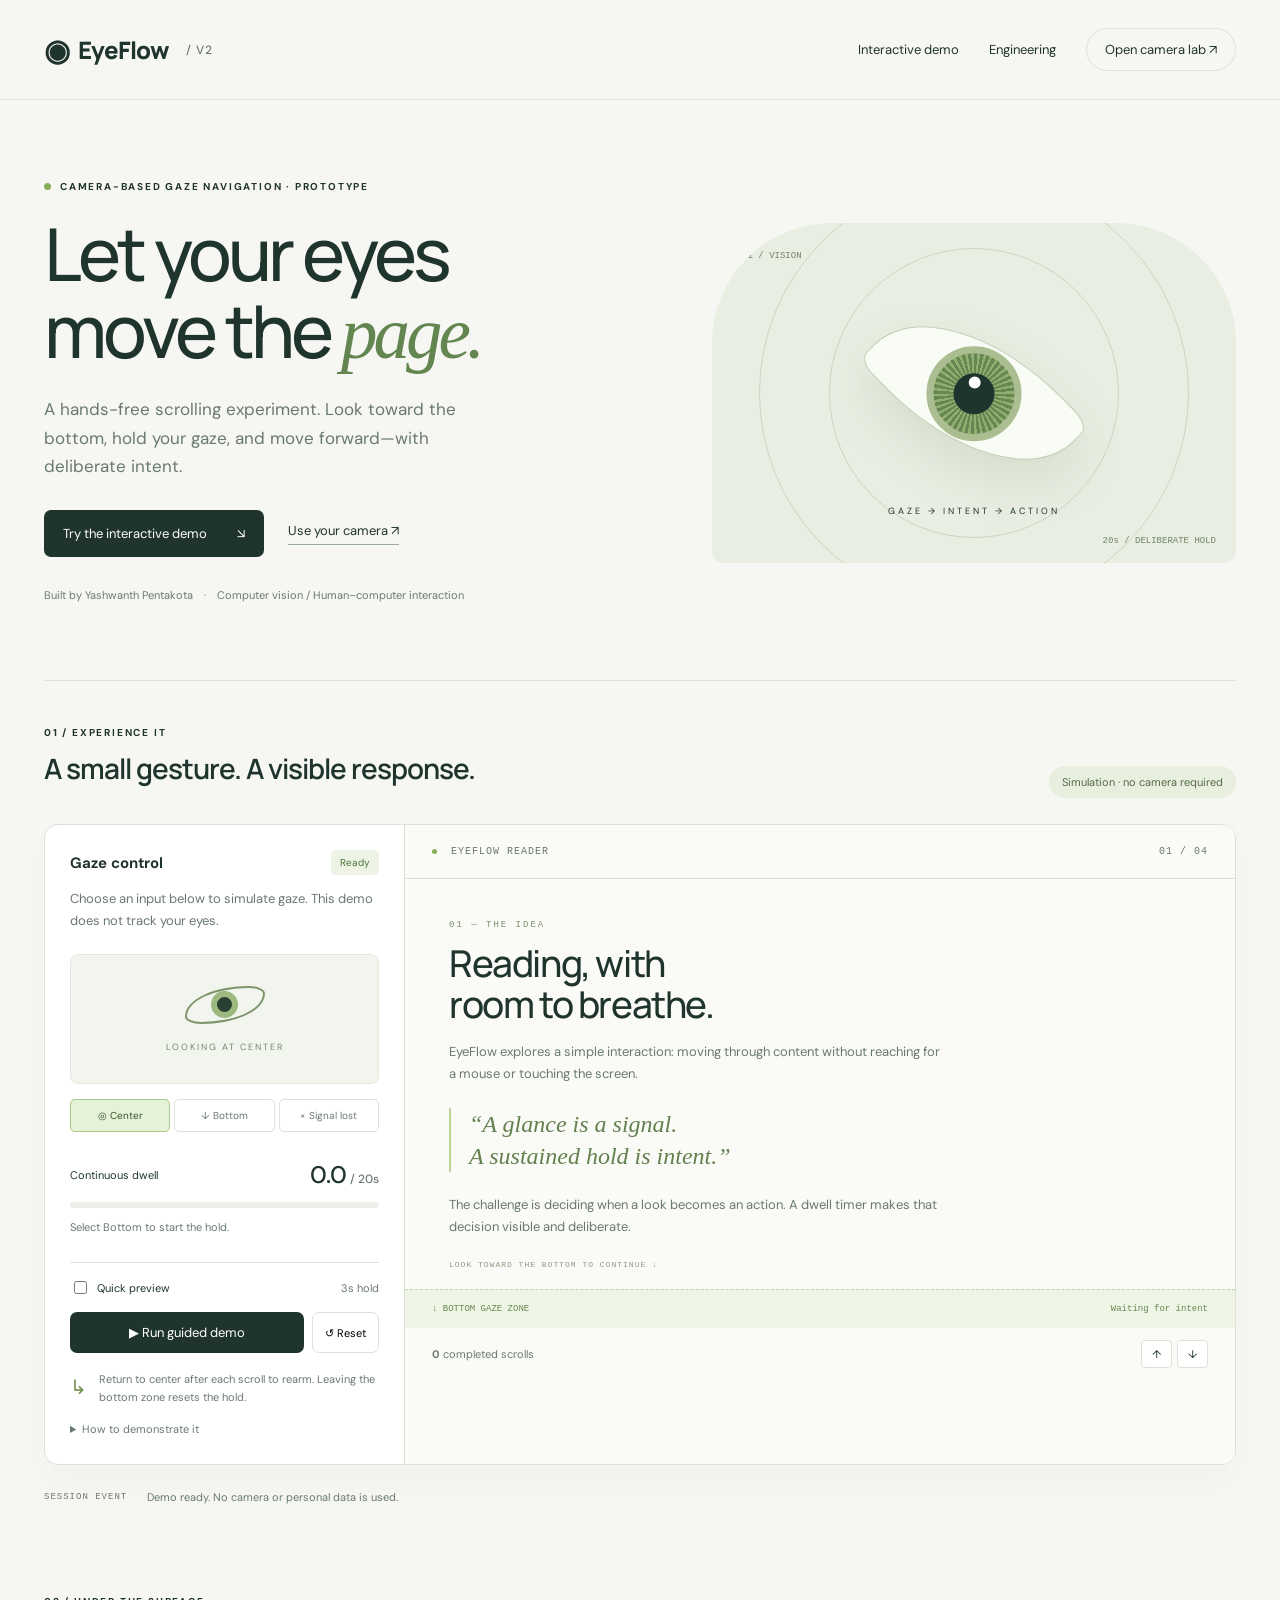
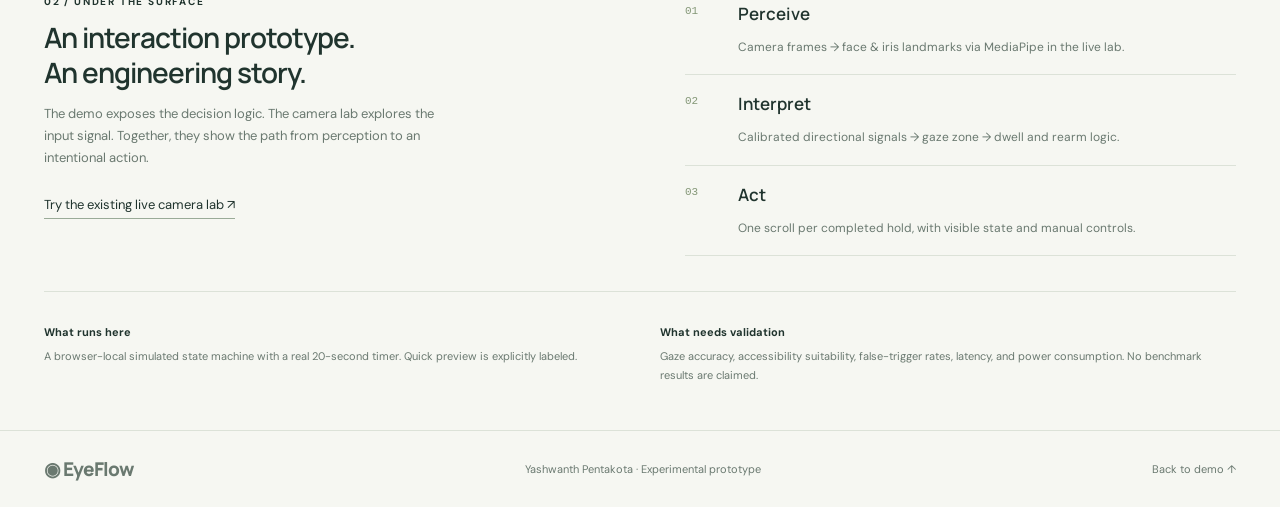
==== index.html @ 9e3b0ed4 "Add files via upload" ====
<!doctype html><html lang="en"><head><meta charset="utf-8"><meta name="viewport" content="width=device-width,initial-scale=1"><title>EyeFlow — Look. Hold. Scroll.</title><meta name="description" content="Yashwanth Pentakota's interactive gaze navigation prototype. Explore a simulated 20-second dwell and the live camera lab."><link rel="stylesheet" href="demo.css"></head><body><header><a class="brand" href="./"><span class="logo">◉</span> EyeFlow<span class="version">/ V2</span></a><nav><a href="#workspace">Interactive demo</a><a href="#engineering">Engineering</a><a class="navbutton" href="live.html">Open camera lab ↗</a></nav></header><main><section class="hero"><div><p class="eyebrow"><i></i> CAMERA-BASED GAZE NAVIGATION · PROTOTYPE</p><h1>Let your eyes<br>move the <em>page.</em></h1><p class="intro">A hands-free scrolling experiment. Look toward the bottom, hold your gaze, and move forward—with deliberate intent.</p><div class="actions"><a class="primary" href="#workspace">Try the interactive demo <span>↘</span></a><a class="textbutton" href="live.html">Use your camera ↗</a></div><p class="credit">Built by Yashwanth Pentakota <span>·</span> Computer vision / Human–computer interaction</p></div><div class="heroArt" aria-hidden="true"><div class="orbit o1"></div><div class="orbit o2"></div><div class="eye"><div class="iris"><div class="pupil"></div></div></div><div class="artlabel">GAZE → INTENT → ACTION</div><span class="corner c1">01 / VISION</span><span class="corner c2">20s / DELIBERATE HOLD</span></div></section><section id="workspace" class="workspace"><div class="sectionhead"><div><p class="eyebrow">01 / EXPERIENCE IT</p><h2>A small gesture. A visible response.</h2></div><span class="tag">Simulation · no camera required</span></div><div class="lab"><aside class="control"><div class="row"><h3>Gaze control</h3><span class="status" id="state">Ready</span></div><p class="muted">Choose an input below to simulate gaze. This demo does not track your eyes.</p><div class="eyepreview"><div class="miniEye"><div id="demoIris"></div></div><span id="zoneLabel">LOOKING AT CENTER</span></div><div class="segmented"><button id="center" aria-pressed="true">◎ Center</button><button id="bottom" aria-pressed="false">↓ Bottom</button><button id="lost" aria-pressed="false">× Signal lost</button></div><div class="timerhead"><span>Continuous dwell</span><strong><span id="seconds">0.0</span><small> / <span id="duration">20</span>s</small></strong></div><div class="rail"><div id="bar"></div></div><p id="feedback" class="feedback" aria-live="polite">Select Bottom to start the hold.</p><label class="speed"><input id="fast" type="checkbox"> Quick preview <span>3s hold</span></label><div class="buttons"><button id="tour" class="primary">▶ Run guided demo</button><button id="reset">↺ Reset</button></div><div class="rule"><span>↳</span><p>Return to center after each scroll to rearm. Leaving the bottom zone resets the hold.</p></div><details><summary>How to demonstrate it</summary><p>Use the guided demo for a full cycle. Then select Bottom and interrupt with Center or Signal lost to show accidental-scroll prevention. The default is 20 seconds; quick preview uses 3 seconds.</p></details></aside><div class="reader"><div class="readerbar"><span><i></i> EYEFLOW READER</span><span id="page">01 / 04</span></div><div id="viewport" tabindex="0" aria-label="Demo reading area"><article><p class="chapter">01 — THE IDEA</p><h3>Reading, with<br>room to breathe.</h3><p>EyeFlow explores a simple interaction: moving through content without reaching for a mouse or touching the screen.</p><div class="quote">“A glance is a signal.<br>A sustained hold is intent.”</div><p>The challenge is deciding when a look becomes an action. A dwell timer makes that decision visible and deliberate.</p><span class="articlefoot">LOOK TOWARD THE BOTTOM TO CONTINUE ↓</span></article><article><p class="chapter">02 — THE INTERACTION</p><h3>Look. Hold.<br>Move forward.</h3><p>In this demonstration, the bottom gaze zone starts a continuous 20-second timer. Leaving that zone clears the timer. Reaching the threshold scrolls to the next section.</p><div class="quote">One completed hold.<br>One scroll action.</div><p>After a scroll, the system waits for center input before another hold can begin.</p></article><article><p class="chapter">03 — THE CAMERA LAB</p><h3>From simulation<br>to a live signal.</h3><p>The existing camera lab uses MediaPipe face and iris landmarks, three-position calibration, and directional gaze estimates to navigate a sample video feed.</p><div class="quote">Calibrate to your eyes.<br>Keep your head steady.</div><p>Live tracking depends on lighting, positioning, and calibration. Open the camera lab to try it separately.</p><a href="live.html" class="textbutton">Explore live camera tracking ↗</a></article><article><p class="chapter">04 — THE NEXT QUESTION</p><h3>Measure the<br>tradeoffs.</h3><p>A long dwell favors deliberate interaction but slows navigation. A short dwell is faster but may trigger unwanted scrolling.</p><div class="quote">Usability needs evidence.<br>Not a bigger claim.</div><p>Next validation targets: false triggers, successful actions, calibration repeatability, and comfort across different devices and lighting.</p></article></div><div class="bottomzone"><span>↓ BOTTOM GAZE ZONE</span><span id="zoneState">Waiting for intent</span></div><div class="readerfooter"><span><b id="scrolls">0</b> completed scrolls</span><div><button id="prev" aria-label="Previous section">↑</button><button id="next" aria-label="Next section">↓</button></div></div></div></div><div class="eventline"><span>SESSION EVENT</span><p id="event" aria-live="polite">Demo ready. No camera or personal data is used.</p></div></section><section id="engineering" class="engineering"><div><p class="eyebrow">02 / UNDER THE SURFACE</p><h2>An interaction prototype.<br>An engineering story.</h2><p class="muted">The demo exposes the decision logic. The camera lab explores the input signal. Together, they show the path from perception to an intentional action.</p><a class="textbutton" href="live.html">Try the existing live camera lab ↗</a></div><div class="pipeline"><div><span>01</span><h3>Perceive</h3><p>Camera frames → face & iris landmarks via MediaPipe in the live lab.</p></div><div><span>02</span><h3>Interpret</h3><p>Calibrated directional signals → gaze zone → dwell and rearm logic.</p></div><div><span>03</span><h3>Act</h3><p>One scroll per completed hold, with visible state and manual controls.</p></div></div></section><section class="notes"><p><b>What runs here</b> A browser-local simulated state machine with a real 20-second timer. Quick preview is explicitly labeled.</p><p><b>What needs validation</b> Gaze accuracy, accessibility suitability, false-trigger rates, latency, and power consumption. No benchmark results are claimed.</p></section></main><footer><a class="brand" href="./">◉ EyeFlow</a><span>Yashwanth Pentakota · Experimental prototype</span><a href="#workspace">Back to demo ↑</a></footer><script type="module" src="demo.js"></script></body></html>
---- demo.css ----
@import url('https://fonts.googleapis.com/css2?family=DM+Sans:wght@400;500;600;700&family=Manrope:wght@400;500;600;700;800&display=swap');
:root{--bg:#f6f7f2;--ink:#20342e;--muted:#6a7970;--accent:#c9ef8a;--border:#dce2d8}*{box-sizing:border-box}html{scroll-behavior:smooth;scroll-padding-top:25px}body{margin:0;background:var(--bg);color:var(--ink);font:15px 'DM Sans',sans-serif}a{color:inherit;text-decoration:none}button,input{font:inherit}button,a,input,summary{touch-action:manipulation}button{cursor:pointer}button:focus-visible,a:focus-visible,input:focus-visible,summary:focus-visible{outline:3px solid #619041;outline-offset:4px}header,main,footer{max-width:1280px;margin:auto}header{display:flex;justify-content:space-between;align-items:center;padding:28px 44px;border-bottom:1px solid var(--border)}.brand{display:flex;gap:9px;align-items:center;font:800 24px Manrope,sans-serif;letter-spacing:-1px}.logo{font-size:30px}.version{font:500 12px 'DM Sans';color:var(--muted);letter-spacing:1px;margin-left:8px}nav{display:flex;align-items:center;gap:30px;font-size:13px}.navbutton{border:1px solid var(--border);border-radius:24px;padding:12px 18px}main{padding:0 44px}.hero{display:grid;grid-template-columns:1.18fr 1fr;gap:50px;padding:70px 0 64px;align-items:center}.eyebrow{font-size:10px;font-weight:700;letter-spacing:1.8px;display:flex;align-items:center;gap:9px}.eyebrow i,.readerbar i{display:inline-block;width:7px;height:7px;border-radius:50%;background:#87ad5c}h1{font:500 clamp(48px,5.7vw,76px)/1.06 Manrope,sans-serif;letter-spacing:-4px;margin:22px 0}h1 em{font-family:Georgia,serif;font-weight:400;color:#638550}.intro{max-width:455px;font-size:17px;color:var(--muted);line-height:1.7}.actions{display:flex;align-items:center;gap:24px;margin-top:29px}.primary{background:var(--ink);color:white;border:0;border-radius:7px;padding:15px 19px;font-size:13px;display:inline-flex;gap:30px;justify-content:center;align-items:center}.primary:hover{background:#3a5348}.textbutton{font-size:13px;border-bottom:1px solid #9aab98;padding-bottom:5px}.credit{font-size:11px;color:var(--muted);margin-top:29px;line-height:1.7}.credit span{margin:0 8px}.heroArt{height:340px;background:#e9eee2;border-radius:120px 120px 12px 12px;position:relative;overflow:hidden;display:grid;place-items:center}.orbit{position:absolute;border:1px solid #cad6c0;border-radius:50%;width:290px;height:290px}.o2{width:430px;height:430px}.eye{width:210px;height:118px;background:#f9fbf5;border-radius:80% 10%;transform:rotate(45deg);border:1px solid #c2d0b7;box-shadow:15px 15px 50px #526c3520;display:grid;place-items:center}.iris{width:95px;height:95px;border-radius:50%;background:repeating-conic-gradient(#668652 0deg 5deg,#91ae70 5deg 9deg);border:7px solid #aabe92;display:grid;place-items:center}.pupil{width:41px;height:41px;border-radius:50%;background:#20342e;position:relative}.pupil:after{content:'';position:absolute;top:6px;left:7px;width:12px;height:12px;background:white;border-radius:50%}.artlabel{position:absolute;bottom:46px;font-size:9px;letter-spacing:3px}.corner{position:absolute;font:9px monospace;color:#718565}.c1{top:28px;left:30px}.c2{bottom:17px;right:20px}.workspace{border-top:1px solid var(--border);padding-top:35px}.sectionhead{display:flex;align-items:end;justify-content:space-between;margin-bottom:26px}h2{font:600 28px/1.25 Manrope;letter-spacing:-1px;margin:12px 0}.tag{font-size:11px;color:#536a46;background:#e9efdF;padding:9px 13px;border-radius:20px}.lab{display:grid;grid-template-columns:360px 1fr;border:1px solid var(--border);border-radius:14px;overflow:hidden;background:white;box-shadow:0 18px 40px #283e2c06}.control{padding:25px;border-right:1px solid var(--border)}.row{display:flex;align-items:center;justify-content:space-between}h3{margin:0;font-size:15px}.status{font-size:10px;background:#edf4e6;color:#4f7038;padding:6px 9px;border-radius:5px}.muted{font-size:13px;line-height:1.7;color:var(--muted)}.eyepreview{height:130px;background:#f2f5ee;border:1px solid #e4e9df;margin:22px 0 15px;border-radius:8px;display:flex;align-items:center;justify-content:center;flex-direction:column;gap:17px}.miniEye{width:80px;height:38px;border:2px solid #7c956b;border-radius:80% 20%;display:grid;place-items:center;overflow:hidden}.miniEye div{width:27px;height:27px;border:6px solid #9eb97f;background:#294035;border-radius:50%;transition:transform .3s}.eyepreview span{font-size:9px;letter-spacing:2px;color:#73876b}.segmented{display:flex;gap:4px}.segmented button{flex:1;padding:9px 2px;border:1px solid var(--border);background:white;border-radius:5px;font-size:10px;color:var(--muted)}.segmented button[aria-pressed=true]{background:#e6f2d7;color:#34512d;border-color:#a9c988}.timerhead{display:flex;align-items:center;justify-content:space-between;margin-top:27px;font-size:11px}.timerhead strong{font-size:24px;font-weight:500;font-variant-numeric:tabular-nums}.timerhead small{font-size:12px;color:var(--muted)}.rail{height:6px;background:#edf0e9;border-radius:8px;margin-top:12px;overflow:hidden}.rail div{height:100%;width:0;background:#7ca74f}.feedback{font-size:11px;min-height:32px;color:var(--muted);line-height:1.5}.speed{display:flex;align-items:center;gap:7px;font-size:11px;padding:15px 0;border-top:1px solid var(--border)}.speed input{accent-color:#648744}.speed span{margin-left:auto;color:var(--muted)}.buttons{display:flex;gap:8px}.buttons .primary{flex:1;padding:12px 10px}.buttons #reset{background:white;border:1px solid var(--border);border-radius:7px;font-size:11px;padding:0 12px}.rule{display:flex;gap:12px;margin:18px 0 0;color:var(--muted);font-size:11px;line-height:1.6}.rule span{font-size:20px;color:#759254}.rule p{margin:0}details{font-size:11px;margin-top:15px;color:var(--muted);line-height:1.6}summary{cursor:pointer}.reader{background:#fafbf7;min-width:0}.readerbar{height:54px;border-bottom:1px solid var(--border);display:flex;justify-content:space-between;align-items:center;padding:0 27px;font:10px monospace;letter-spacing:1px;color:var(--muted)}.readerbar i{margin-right:7px;width:5px;height:5px}#viewport{height:410px;overflow:auto;scrollbar-width:thin;scroll-snap-type:y mandatory}article{min-height:410px;padding:32px 44px 22px;scroll-snap-align:start}.chapter{font:9px monospace;letter-spacing:2px;color:#7c8e71}article h3{font:500 37px/1.1 Manrope;letter-spacing:-1.4px;margin:13px 0 17px}article p:not(.chapter){font-size:13px;line-height:1.7;max-width:500px;color:var(--muted)}.quote{font:italic 24px/1.35 Georgia;color:#64804f;border-left:2px solid #bad494;padding-left:18px;margin:22px 0}.articlefoot{font:8px monospace;letter-spacing:1px;color:#8c9b83}.bottomzone{padding:14px 27px;background:#eef5e4;border-top:1px dashed #c3d4b3;display:flex;justify-content:space-between;font:9px monospace;color:#688653}.bottomzone.active{background:#d9edbd}.readerfooter{display:flex;justify-content:space-between;align-items:center;padding:12px 27px;font-size:11px;color:var(--muted)}.readerfooter button{background:white;border:1px solid var(--border);width:31px;height:28px;border-radius:4px;color:var(--ink);margin-left:5px}.eventline{display:flex;align-items:center;gap:20px;margin:14px 0;font-size:11px;color:var(--muted)}.eventline span{font:9px monospace;letter-spacing:1px;white-space:nowrap}.engineering{display:grid;grid-template-columns:1fr 1fr;gap:90px;margin-top:70px;padding:0 0 35px}.engineering .muted{max-width:400px;margin-bottom:25px}.pipeline>div{position:relative;padding:17px 0 17px 53px;border-bottom:1px solid var(--border)}.pipeline span{position:absolute;left:0;top:20px;font:11px monospace;color:#849777}.pipeline h3{font:600 17px Manrope}.pipeline p{font-size:12px;color:var(--muted);line-height:1.7;margin-bottom:0}.notes{display:grid;grid-template-columns:1fr 1fr;gap:40px;border-top:1px solid var(--border);padding:20px 0 35px}.notes p{font-size:11px;color:var(--muted);line-height:1.7}.notes b{display:block;color:var(--ink);margin-bottom:5px}footer{border-top:1px solid var(--border);display:flex;align-items:center;justify-content:space-between;padding:25px 44px;font-size:11px;color:var(--muted)}footer .brand{font-size:19px}@media(max-width:900px){header,footer{padding:22px}main{padding:0 22px}.hero{gap:25px}.heroArt{height:290px}h1{letter-spacing:-2.5px}.lab{grid-template-columns:310px 1fr}article{padding:26px}.actions{align-items:start;flex-direction:column;gap:18px}.engineering{gap:40px}}@media(max-width:650px){nav>a:not(.navbutton){display:none}.hero{grid-template-columns:1fr;padding:38px 0}.heroArt{height:210px;border-radius:70px 70px 12px 12px}.eye{width:155px;height:86px}.iris{width:73px;height:73px}.hero .eyebrow{font-size:8px}h1{font-size:52px}.intro{font-size:15px}.sectionhead{display:block}.tag{display:inline-block;margin-top:8px}.lab{grid-template-columns:1fr}.control{border-right:0;border-bottom:1px solid var(--border)}.eyepreview{height:95px;margin:15px 0}.timerhead{margin-top:17px}.engineering,.notes{grid-template-columns:1fr;gap:15px}.engineering{margin-top:45px}footer{gap:17px;flex-wrap:wrap}.eventline{align-items:start;gap:10px}#viewport{height:410px}article h3{font-size:34px}}@media(prefers-reduced-motion:reduce){html{scroll-behavior:auto}*{transition:none!important}}
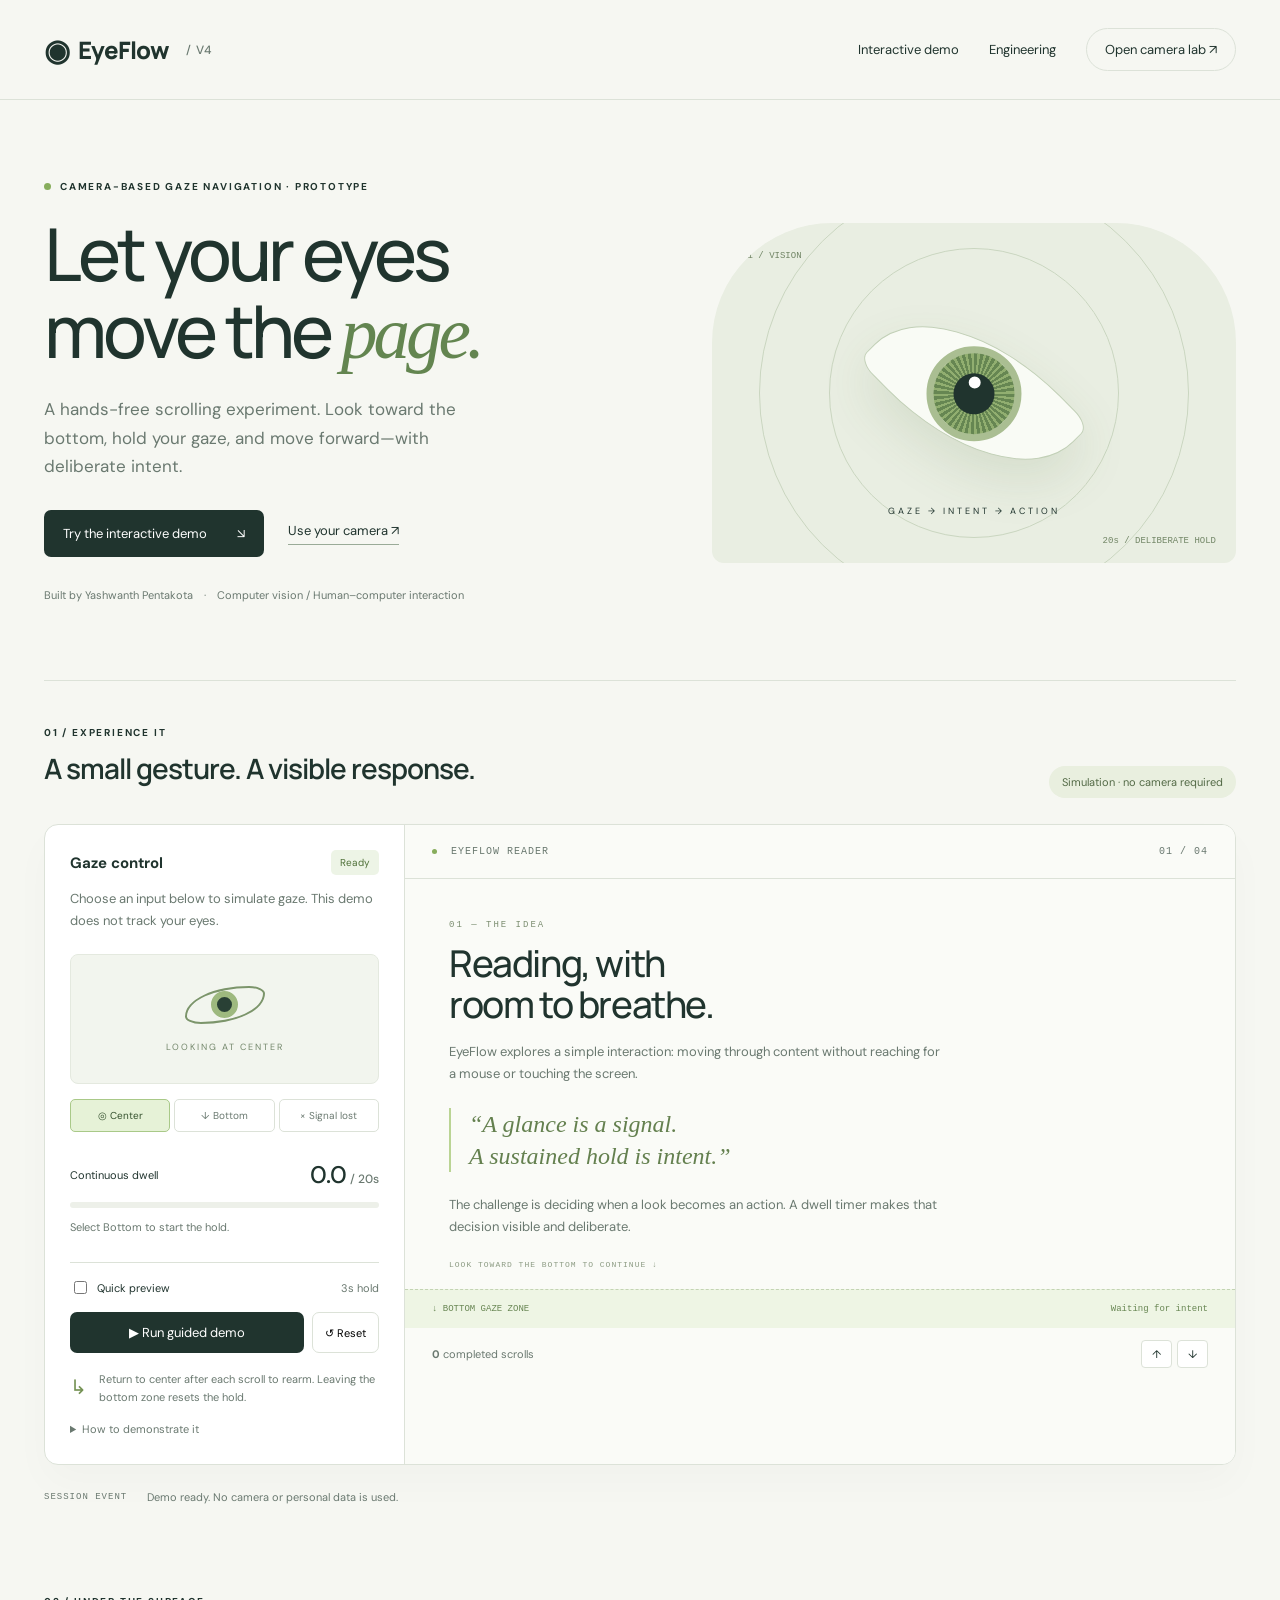
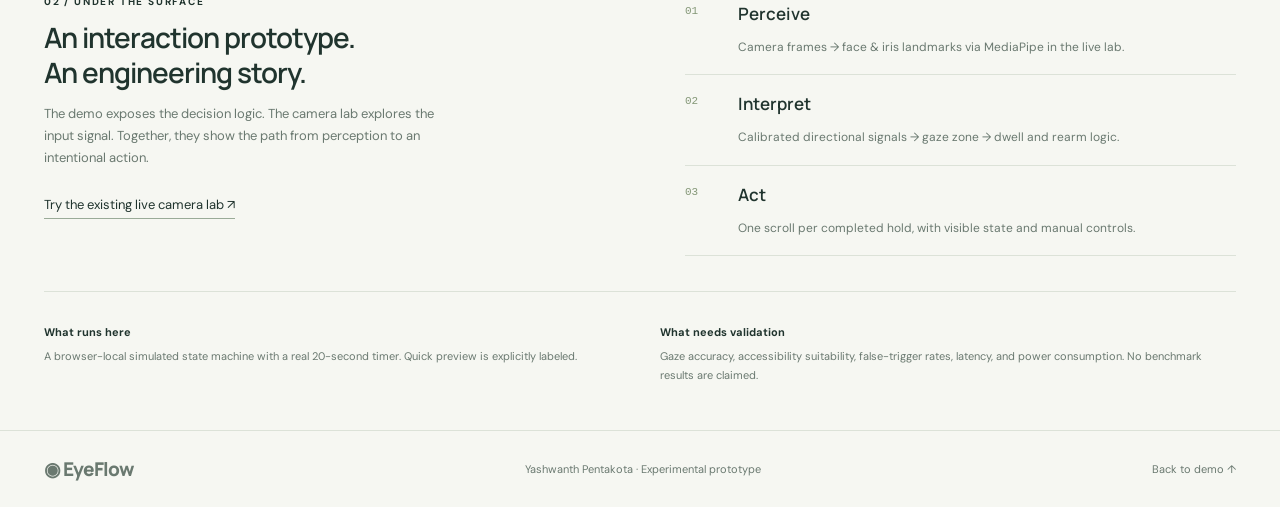
==== commit b48df64c: "V3 to V4" ====
--- a/index.html
+++ b/index.html
@@ -1 +1 @@
-<!doctype html><html lang="en"><head><meta charset="utf-8"><meta name="viewport" content="width=device-width,initial-scale=1"><title>EyeFlow — Look. Hold. Scroll.</title><meta name="description" content="Yashwanth Pentakota's interactive gaze navigation prototype. Explore a simulated 20-second dwell and the live camera lab."><link rel="stylesheet" href="demo.css"></head><body><header><a class="brand" href="./"><span class="logo">◉</span> EyeFlow<span class="version">/ V2</span></a><nav><a href="#workspace">Interactive demo</a><a href="#engineering">Engineering</a><a class="navbutton" href="live.html">Open camera lab ↗</a></nav></header><main><section class="hero"><div><p class="eyebrow"><i></i> CAMERA-BASED GAZE NAVIGATION · PROTOTYPE</p><h1>Let your eyes<br>move the <em>page.</em></h1><p class="intro">A hands-free scrolling experiment. Look toward the bottom, hold your gaze, and move forward—with deliberate intent.</p><div class="actions"><a class="primary" href="#workspace">Try the interactive demo <span>↘</span></a><a class="textbutton" href="live.html">Use your camera ↗</a></div><p class="credit">Built by Yashwanth Pentakota <span>·</span> Computer vision / Human–computer interaction</p></div><div class="heroArt" aria-hidden="true"><div class="orbit o1"></div><div class="orbit o2"></div><div class="eye"><div class="iris"><div class="pupil"></div></div></div><div class="artlabel">GAZE → INTENT → ACTION</div><span class="corner c1">01 / VISION</span><span class="corner c2">20s / DELIBERATE HOLD</span></div></section><section id="workspace" class="workspace"><div class="sectionhead"><div><p class="eyebrow">01 / EXPERIENCE IT</p><h2>A small gesture. A visible response.</h2></div><span class="tag">Simulation · no camera required</span></div><div class="lab"><aside class="control"><div class="row"><h3>Gaze control</h3><span class="status" id="state">Ready</span></div><p class="muted">Choose an input below to simulate gaze. This demo does not track your eyes.</p><div class="eyepreview"><div class="miniEye"><div id="demoIris"></div></div><span id="zoneLabel">LOOKING AT CENTER</span></div><div class="segmented"><button id="center" aria-pressed="true">◎ Center</button><button id="bottom" aria-pressed="false">↓ Bottom</button><button id="lost" aria-pressed="false">× Signal lost</button></div><div class="timerhead"><span>Continuous dwell</span><strong><span id="seconds">0.0</span><small> / <span id="duration">20</span>s</small></strong></div><div class="rail"><div id="bar"></div></div><p id="feedback" class="feedback" aria-live="polite">Select Bottom to start the hold.</p><label class="speed"><input id="fast" type="checkbox"> Quick preview <span>3s hold</span></label><div class="buttons"><button id="tour" class="primary">▶ Run guided demo</button><button id="reset">↺ Reset</button></div><div class="rule"><span>↳</span><p>Return to center after each scroll to rearm. Leaving the bottom zone resets the hold.</p></div><details><summary>How to demonstrate it</summary><p>Use the guided demo for a full cycle. Then select Bottom and interrupt with Center or Signal lost to show accidental-scroll prevention. The default is 20 seconds; quick preview uses 3 seconds.</p></details></aside><div class="reader"><div class="readerbar"><span><i></i> EYEFLOW READER</span><span id="page">01 / 04</span></div><div id="viewport" tabindex="0" aria-label="Demo reading area"><article><p class="chapter">01 — THE IDEA</p><h3>Reading, with<br>room to breathe.</h3><p>EyeFlow explores a simple interaction: moving through content without reaching for a mouse or touching the screen.</p><div class="quote">“A glance is a signal.<br>A sustained hold is intent.”</div><p>The challenge is deciding when a look becomes an action. A dwell timer makes that decision visible and deliberate.</p><span class="articlefoot">LOOK TOWARD THE BOTTOM TO CONTINUE ↓</span></article><article><p class="chapter">02 — THE INTERACTION</p><h3>Look. Hold.<br>Move forward.</h3><p>In this demonstration, the bottom gaze zone starts a continuous 20-second timer. Leaving that zone clears the timer. Reaching the threshold scrolls to the next section.</p><div class="quote">One completed hold.<br>One scroll action.</div><p>After a scroll, the system waits for center input before another hold can begin.</p></article><article><p class="chapter">03 — THE CAMERA LAB</p><h3>From simulation<br>to a live signal.</h3><p>The existing camera lab uses MediaPipe face and iris landmarks, three-position calibration, and directional gaze estimates to navigate a sample video feed.</p><div class="quote">Calibrate to your eyes.<br>Keep your head steady.</div><p>Live tracking depends on lighting, positioning, and calibration. Open the camera lab to try it separately.</p><a href="live.html" class="textbutton">Explore live camera tracking ↗</a></article><article><p class="chapter">04 — THE NEXT QUESTION</p><h3>Measure the<br>tradeoffs.</h3><p>A long dwell favors deliberate interaction but slows navigation. A short dwell is faster but may trigger unwanted scrolling.</p><div class="quote">Usability needs evidence.<br>Not a bigger claim.</div><p>Next validation targets: false triggers, successful actions, calibration repeatability, and comfort across different devices and lighting.</p></article></div><div class="bottomzone"><span>↓ BOTTOM GAZE ZONE</span><span id="zoneState">Waiting for intent</span></div><div class="readerfooter"><span><b id="scrolls">0</b> completed scrolls</span><div><button id="prev" aria-label="Previous section">↑</button><button id="next" aria-label="Next section">↓</button></div></div></div></div><div class="eventline"><span>SESSION EVENT</span><p id="event" aria-live="polite">Demo ready. No camera or personal data is used.</p></div></section><section id="engineering" class="engineering"><div><p class="eyebrow">02 / UNDER THE SURFACE</p><h2>An interaction prototype.<br>An engineering story.</h2><p class="muted">The demo exposes the decision logic. The camera lab explores the input signal. Together, they show the path from perception to an intentional action.</p><a class="textbutton" href="live.html">Try the existing live camera lab ↗</a></div><div class="pipeline"><div><span>01</span><h3>Perceive</h3><p>Camera frames → face & iris landmarks via MediaPipe in the live lab.</p></div><div><span>02</span><h3>Interpret</h3><p>Calibrated directional signals → gaze zone → dwell and rearm logic.</p></div><div><span>03</span><h3>Act</h3><p>One scroll per completed hold, with visible state and manual controls.</p></div></div></section><section class="notes"><p><b>What runs here</b> A browser-local simulated state machine with a real 20-second timer. Quick preview is explicitly labeled.</p><p><b>What needs validation</b> Gaze accuracy, accessibility suitability, false-trigger rates, latency, and power consumption. No benchmark results are claimed.</p></section></main><footer><a class="brand" href="./">◉ EyeFlow</a><span>Yashwanth Pentakota · Experimental prototype</span><a href="#workspace">Back to demo ↑</a></footer><script type="module" src="demo.js"></script></body></html>
+<!doctype html><html lang="en"><head><meta charset="utf-8"><meta name="viewport" content="width=device-width,initial-scale=1"><title>EyeFlow V4 — Look. Hold. Scroll.</title><meta name="description" content="Yashwanth Pentakota's interactive gaze navigation prototype. Explore a simulated 20-second dwell and the live camera lab."><link rel="stylesheet" href="demo.css"></head><body><header><a class="brand" href="./"><span class="logo">◉</span> EyeFlow<span class="version">/ V4</span></a><nav><a href="#workspace">Interactive demo</a><a href="#engineering">Engineering</a><a class="navbutton" href="live.html">Open camera lab ↗</a></nav></header><main><section class="hero"><div><p class="eyebrow"><i></i> CAMERA-BASED GAZE NAVIGATION · PROTOTYPE</p><h1>Let your eyes<br>move the <em>page.</em></h1><p class="intro">A hands-free scrolling experiment. Look toward the bottom, hold your gaze, and move forward—with deliberate intent.</p><div class="actions"><a class="primary" href="#workspace">Try the interactive demo <span>↘</span></a><a class="textbutton" href="live.html">Use your camera ↗</a></div><p class="credit">Built by Yashwanth Pentakota <span>·</span> Computer vision / Human–computer interaction</p></div><div class="heroArt" aria-hidden="true"><div class="orbit o1"></div><div class="orbit o2"></div><div class="eye"><div class="iris"><div class="pupil"></div></div></div><div class="artlabel">GAZE → INTENT → ACTION</div><span class="corner c1">01 / VISION</span><span class="corner c2">20s / DELIBERATE HOLD</span></div></section><section id="workspace" class="workspace"><div class="sectionhead"><div><p class="eyebrow">01 / EXPERIENCE IT</p><h2>A small gesture. A visible response.</h2></div><span class="tag">Simulation · no camera required</span></div><div class="lab"><aside class="control"><div class="row"><h3>Gaze control</h3><span class="status" id="state">Ready</span></div><p class="muted">Choose an input below to simulate gaze. This demo does not track your eyes.</p><div class="eyepreview"><div class="miniEye"><div id="demoIris"></div></div><span id="zoneLabel">LOOKING AT CENTER</span></div><div class="segmented"><button id="center" aria-pressed="true">◎ Center</button><button id="bottom" aria-pressed="false">↓ Bottom</button><button id="lost" aria-pressed="false">× Signal lost</button></div><div class="timerhead"><span>Continuous dwell</span><strong><span id="seconds">0.0</span><small> / <span id="duration">20</span>s</small></strong></div><div class="rail"><div id="bar"></div></div><p id="feedback" class="feedback" aria-live="polite">Select Bottom to start the hold.</p><label class="speed"><input id="fast" type="checkbox"> Quick preview <span>3s hold</span></label><div class="buttons"><button id="tour" class="primary">▶ Run guided demo</button><button id="reset">↺ Reset</button></div><div class="rule"><span>↳</span><p>Return to center after each scroll to rearm. Leaving the bottom zone resets the hold.</p></div><details><summary>How to demonstrate it</summary><p>Use the guided demo for a full cycle. Then select Bottom and interrupt with Center or Signal lost to show accidental-scroll prevention. The default is 20 seconds; quick preview uses 3 seconds.</p></details></aside><div class="reader"><div class="readerbar"><span><i></i> EYEFLOW READER</span><span id="page">01 / 04</span></div><div id="viewport" tabindex="0" aria-label="Demo reading area"><article><p class="chapter">01 — THE IDEA</p><h3>Reading, with<br>room to breathe.</h3><p>EyeFlow explores a simple interaction: moving through content without reaching for a mouse or touching the screen.</p><div class="quote">“A glance is a signal.<br>A sustained hold is intent.”</div><p>The challenge is deciding when a look becomes an action. A dwell timer makes that decision visible and deliberate.</p><span class="articlefoot">LOOK TOWARD THE BOTTOM TO CONTINUE ↓</span></article><article><p class="chapter">02 — THE INTERACTION</p><h3>Look. Hold.<br>Move forward.</h3><p>In this demonstration, the bottom gaze zone starts a continuous 20-second timer. Leaving that zone clears the timer. Reaching the threshold scrolls to the next section.</p><div class="quote">One completed hold.<br>One scroll action.</div><p>After a scroll, the system waits for center input before another hold can begin.</p></article><article><p class="chapter">03 — THE CAMERA LAB</p><h3>From simulation<br>to a live signal.</h3><p>The existing camera lab uses MediaPipe face and iris landmarks, three-position calibration with a separate verification pass, and directional gaze estimates to navigate a sample video feed.</p><div class="quote">Calibrate to your eyes.<br>Keep your head steady.</div><p>Live tracking depends on lighting, positioning, and calibration. Open the camera lab to try it separately.</p><a href="live.html" class="textbutton">Explore live camera tracking ↗</a></article><article><p class="chapter">04 — THE NEXT QUESTION</p><h3>Measure the<br>tradeoffs.</h3><p>A long dwell favors deliberate interaction but slows navigation. A short dwell is faster but may trigger unwanted scrolling.</p><div class="quote">Usability needs evidence.<br>Not a bigger claim.</div><p>Next validation targets: false triggers, successful actions, calibration repeatability, and comfort across different devices and lighting.</p></article></div><div class="bottomzone"><span>↓ BOTTOM GAZE ZONE</span><span id="zoneState">Waiting for intent</span></div><div class="readerfooter"><span><b id="scrolls">0</b> completed scrolls</span><div><button id="prev" aria-label="Previous section">↑</button><button id="next" aria-label="Next section">↓</button></div></div></div></div><div class="eventline"><span>SESSION EVENT</span><p id="event" aria-live="polite">Demo ready. No camera or personal data is used.</p></div></section><section id="engineering" class="engineering"><div><p class="eyebrow">02 / UNDER THE SURFACE</p><h2>An interaction prototype.<br>An engineering story.</h2><p class="muted">The demo exposes the decision logic. The camera lab explores the input signal. Together, they show the path from perception to an intentional action.</p><a class="textbutton" href="live.html">Try the existing live camera lab ↗</a></div><div class="pipeline"><div><span>01</span><h3>Perceive</h3><p>Camera frames → face & iris landmarks via MediaPipe in the live lab.</p></div><div><span>02</span><h3>Interpret</h3><p>Calibrated directional signals → gaze zone → dwell and rearm logic.</p></div><div><span>03</span><h3>Act</h3><p>One scroll per completed hold, with visible state and manual controls.</p></div></div></section><section class="notes"><p><b>What runs here</b> A browser-local simulated state machine with a real 20-second timer. Quick preview is explicitly labeled.</p><p><b>What needs validation</b> Gaze accuracy, accessibility suitability, false-trigger rates, latency, and power consumption. No benchmark results are claimed.</p></section></main><footer><a class="brand" href="./">◉ EyeFlow</a><span>Yashwanth Pentakota · Experimental prototype</span><a href="#workspace">Back to demo ↑</a></footer><script type="module" src="demo.js"></script></body></html>
